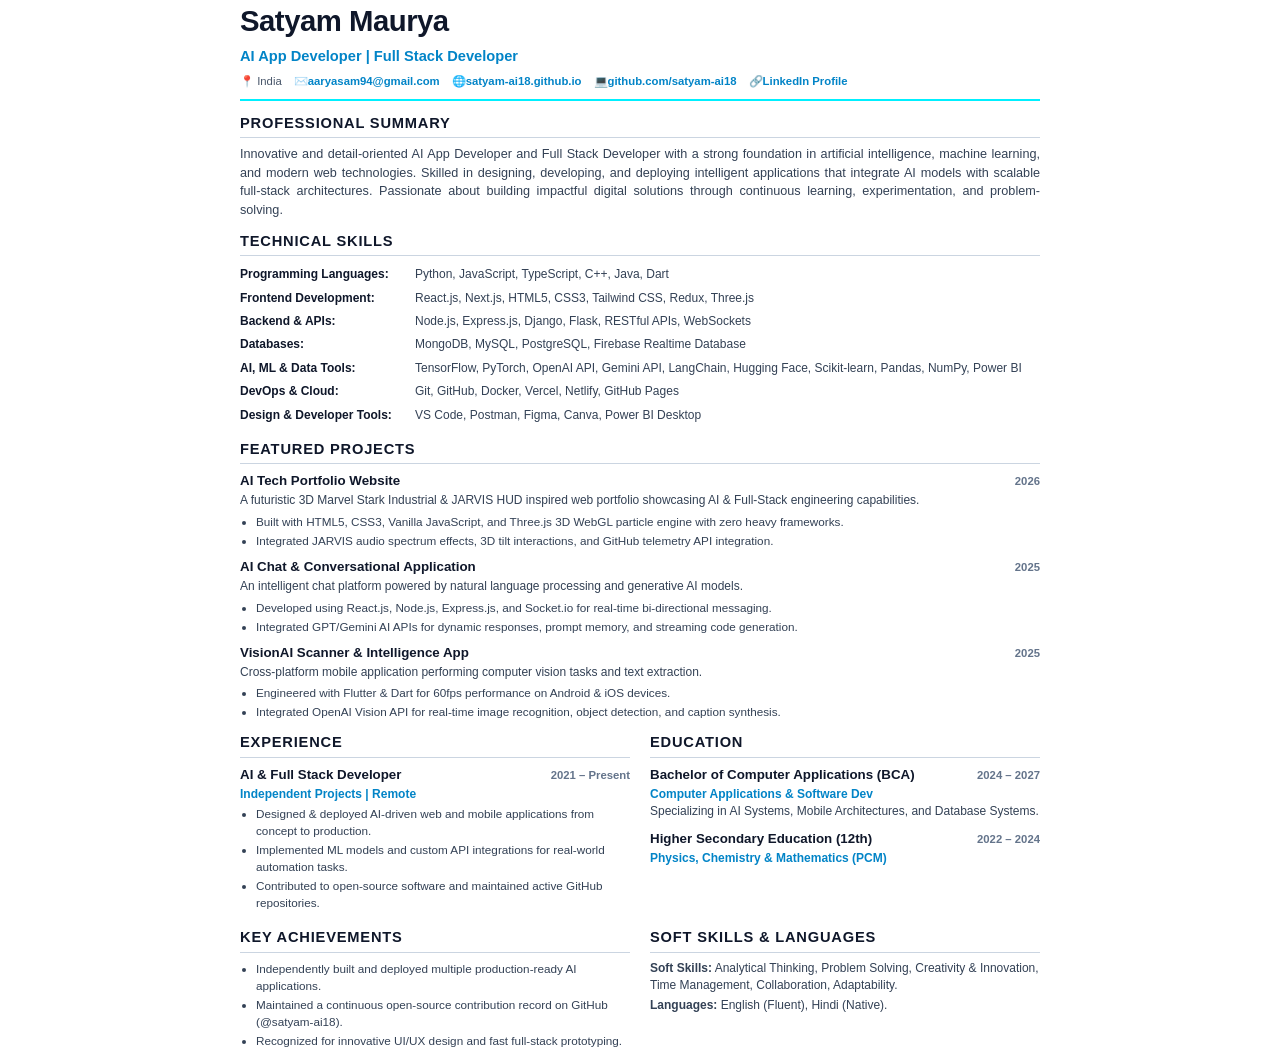
==== assets/resume-template.html @ a582c2df "Add official CV PDF, interactive preview modal, nav download button, and hero CV buttons" ====
<!DOCTYPE html>
<html lang="en">
<head>
  <meta charset="UTF-8">
  <title>Satyam Maurya - Resume</title>
  <style>
    @page {
      size: A4;
      margin: 12mm 15mm;
    }
    * {
      box-sizing: border-box;
      margin: 0;
      padding: 0;
    }
    body {
      font-family: 'Helvetica Neue', Helvetica, Arial, sans-serif;
      color: #1e293b;
      background: #ffffff;
      line-height: 1.45;
      font-size: 10pt;
    }
    .resume-container {
      max-width: 800px;
      margin: 0 auto;
      padding: 0;
    }
    /* Header */
    .header {
      border-bottom: 2px solid #00f0ff;
      padding-bottom: 10px;
      margin-bottom: 12px;
    }
    .name {
      font-size: 22pt;
      font-weight: 800;
      color: #0f172a;
      letter-spacing: -0.5px;
      margin-bottom: 3px;
    }
    .title-sub {
      font-size: 11pt;
      font-weight: 700;
      color: #0284c7;
      margin-bottom: 6px;
    }
    .contact-info {
      font-size: 8.5pt;
      color: #475569;
      display: flex;
      flex-wrap: wrap;
      gap: 12px;
    }
    .contact-info span {
      display: inline-flex;
      align-items: center;
    }
    .contact-info a {
      color: #0284c7;
      text-decoration: none;
      font-weight: 600;
    }

    /* Sections */
    .section {
      margin-bottom: 12px;
    }
    .section-title {
      font-size: 11pt;
      font-weight: 800;
      text-transform: uppercase;
      letter-spacing: 0.8px;
      color: #0f172a;
      border-bottom: 1.5px solid #cbd5e1;
      padding-bottom: 3px;
      margin-bottom: 7px;
    }

    /* Summary */
    .summary-text {
      font-size: 9.5pt;
      color: #334155;
      text-align: justify;
    }

    /* Skills Grid */
    .skills-table {
      width: 100%;
      border-collapse: collapse;
    }
    .skills-table td {
      padding: 3px 0;
      vertical-align: top;
      font-size: 9pt;
    }
    .skill-cat {
      font-weight: 700;
      color: #0f172a;
      width: 175px;
    }
    .skill-vals {
      color: #334155;
    }

    /* Items (Projects, Exp, Edu) */
    .item {
      margin-bottom: 8px;
    }
    .item-header {
      display: flex;
      justify-content: space-between;
      align-items: baseline;
      margin-bottom: 2px;
    }
    .item-title {
      font-size: 10pt;
      font-weight: 700;
      color: #0f172a;
    }
    .item-subtitle {
      font-size: 9pt;
      font-weight: 600;
      color: #0284c7;
    }
    .item-date {
      font-size: 8.5pt;
      font-weight: 600;
      color: #64748b;
    }
    .item-desc {
      font-size: 9pt;
      color: #334155;
      margin-bottom: 3px;
    }
    ul.item-bullets {
      padding-left: 16px;
      margin-top: 2px;
    }
    ul.item-bullets li {
      font-size: 8.8pt;
      color: #334155;
      margin-bottom: 2px;
    }

    /* Two Column Grid for Bottom */
    .two-col {
      display: flex;
      gap: 20px;
    }
    .col {
      flex: 1;
    }
  </style>
</head>
<body>
  <div class="resume-container">
    <!-- Header -->
    <header class="header">
      <h1 class="name">Satyam Maurya</h1>
      <div class="title-sub">AI App Developer | Full Stack Developer</div>
      <div class="contact-info">
        <span>📍 India</span>
        <span>✉️ <a href="mailto:aaryasam94@gmail.com">aaryasam94@gmail.com</a></span>
        <span>🌐 <a href="https://satyam-ai18.github.io">satyam-ai18.github.io</a></span>
        <span>💻 <a href="https://github.com/satyam-ai18">github.com/satyam-ai18</a></span>
        <span>🔗 <a href="https://linkedin.com/in/satyam-maurya-77a269367">LinkedIn Profile</a></span>
      </div>
    </header>

    <!-- Professional Summary -->
    <section class="section">
      <h2 class="section-title">Professional Summary</h2>
      <p class="summary-text">
        Innovative and detail-oriented AI App Developer and Full Stack Developer with a strong foundation in artificial intelligence, machine learning, and modern web technologies. Skilled in designing, developing, and deploying intelligent applications that integrate AI models with scalable full-stack architectures. Passionate about building impactful digital solutions through continuous learning, experimentation, and problem-solving.
      </p>
    </section>

    <!-- Technical Skills -->
    <section class="section">
      <h2 class="section-title">Technical Skills</h2>
      <table class="skills-table">
        <tr>
          <td class="skill-cat">Programming Languages:</td>
          <td class="skill-vals">Python, JavaScript, TypeScript, C++, Java, Dart</td>
        </tr>
        <tr>
          <td class="skill-cat">Frontend Development:</td>
          <td class="skill-vals">React.js, Next.js, HTML5, CSS3, Tailwind CSS, Redux, Three.js</td>
        </tr>
        <tr>
          <td class="skill-cat">Backend & APIs:</td>
          <td class="skill-vals">Node.js, Express.js, Django, Flask, RESTful APIs, WebSockets</td>
        </tr>
        <tr>
          <td class="skill-cat">Databases:</td>
          <td class="skill-vals">MongoDB, MySQL, PostgreSQL, Firebase Realtime Database</td>
        </tr>
        <tr>
          <td class="skill-cat">AI, ML & Data Tools:</td>
          <td class="skill-vals">TensorFlow, PyTorch, OpenAI API, Gemini API, LangChain, Hugging Face, Scikit-learn, Pandas, NumPy, Power BI</td>
        </tr>
        <tr>
          <td class="skill-cat">DevOps & Cloud:</td>
          <td class="skill-vals">Git, GitHub, Docker, Vercel, Netlify, GitHub Pages</td>
        </tr>
        <tr>
          <td class="skill-cat">Design & Developer Tools:</td>
          <td class="skill-vals">VS Code, Postman, Figma, Canva, Power BI Desktop</td>
        </tr>
      </table>
    </section>

    <!-- Projects -->
    <section class="section">
      <h2 class="section-title">Featured Projects</h2>

      <div class="item">
        <div class="item-header">
          <span class="item-title">AI Tech Portfolio Website</span>
          <span class="item-date">2026</span>
        </div>
        <div class="item-desc">A futuristic 3D Marvel Stark Industrial & JARVIS HUD inspired web portfolio showcasing AI & Full-Stack engineering capabilities.</div>
        <ul class="item-bullets">
          <li>Built with HTML5, CSS3, Vanilla JavaScript, and Three.js 3D WebGL particle engine with zero heavy frameworks.</li>
          <li>Integrated JARVIS audio spectrum effects, 3D tilt interactions, and GitHub telemetry API integration.</li>
        </ul>
      </div>

      <div class="item">
        <div class="item-header">
          <span class="item-title">AI Chat & Conversational Application</span>
          <span class="item-date">2025</span>
        </div>
        <div class="item-desc">An intelligent chat platform powered by natural language processing and generative AI models.</div>
        <ul class="item-bullets">
          <li>Developed using React.js, Node.js, Express.js, and Socket.io for real-time bi-directional messaging.</li>
          <li>Integrated GPT/Gemini AI APIs for dynamic responses, prompt memory, and streaming code generation.</li>
        </ul>
      </div>

      <div class="item">
        <div class="item-header">
          <span class="item-title">VisionAI Scanner & Intelligence App</span>
          <span class="item-date">2025</span>
        </div>
        <div class="item-desc">Cross-platform mobile application performing computer vision tasks and text extraction.</div>
        <ul class="item-bullets">
          <li>Engineered with Flutter & Dart for 60fps performance on Android & iOS devices.</li>
          <li>Integrated OpenAI Vision API for real-time image recognition, object detection, and caption synthesis.</li>
        </ul>
      </div>
    </section>

    <!-- Experience & Education -->
    <div class="two-col">
      <div class="col">
        <section class="section">
          <h2 class="section-title">Experience</h2>
          <div class="item">
            <div class="item-header">
              <span class="item-title">AI & Full Stack Developer</span>
              <span class="item-date">2021 – Present</span>
            </div>
            <div class="item-subtitle">Independent Projects | Remote</div>
            <ul class="item-bullets">
              <li>Designed & deployed AI-driven web and mobile applications from concept to production.</li>
              <li>Implemented ML models and custom API integrations for real-world automation tasks.</li>
              <li>Contributed to open-source software and maintained active GitHub repositories.</li>
            </ul>
          </div>
        </section>
      </div>

      <div class="col">
        <section class="section">
          <h2 class="section-title">Education</h2>
          <div class="item">
            <div class="item-header">
              <span class="item-title">Bachelor of Computer Applications (BCA)</span>
              <span class="item-date">2024 – 2027</span>
            </div>
            <div class="item-subtitle">Computer Applications & Software Dev</div>
            <div class="item-desc">Specializing in AI Systems, Mobile Architectures, and Database Systems.</div>
          </div>
          <div class="item">
            <div class="item-header">
              <span class="item-title">Higher Secondary Education (12th)</span>
              <span class="item-date">2022 – 2024</span>
            </div>
            <div class="item-subtitle">Physics, Chemistry & Mathematics (PCM)</div>
          </div>
        </section>
      </div>
    </div>

    <!-- Soft Skills & Achievements -->
    <div class="two-col" style="margin-top: 4px;">
      <div class="col">
        <section class="section">
          <h2 class="section-title">Key Achievements</h2>
          <ul class="item-bullets">
            <li>Independently built and deployed multiple production-ready AI applications.</li>
            <li>Maintained a continuous open-source contribution record on GitHub (@satyam-ai18).</li>
            <li>Recognized for innovative UI/UX design and fast full-stack prototyping.</li>
          </ul>
        </section>
      </div>
      <div class="col">
        <section class="section">
          <h2 class="section-title">Soft Skills & Languages</h2>
          <div class="item-desc"><strong>Soft Skills:</strong> Analytical Thinking, Problem Solving, Creativity & Innovation, Time Management, Collaboration, Adaptability.</div>
          <div class="item-desc"><strong>Languages:</strong> English (Fluent), Hindi (Native).</div>
        </section>
      </div>
    </div>

  </div>
</body>
</html>
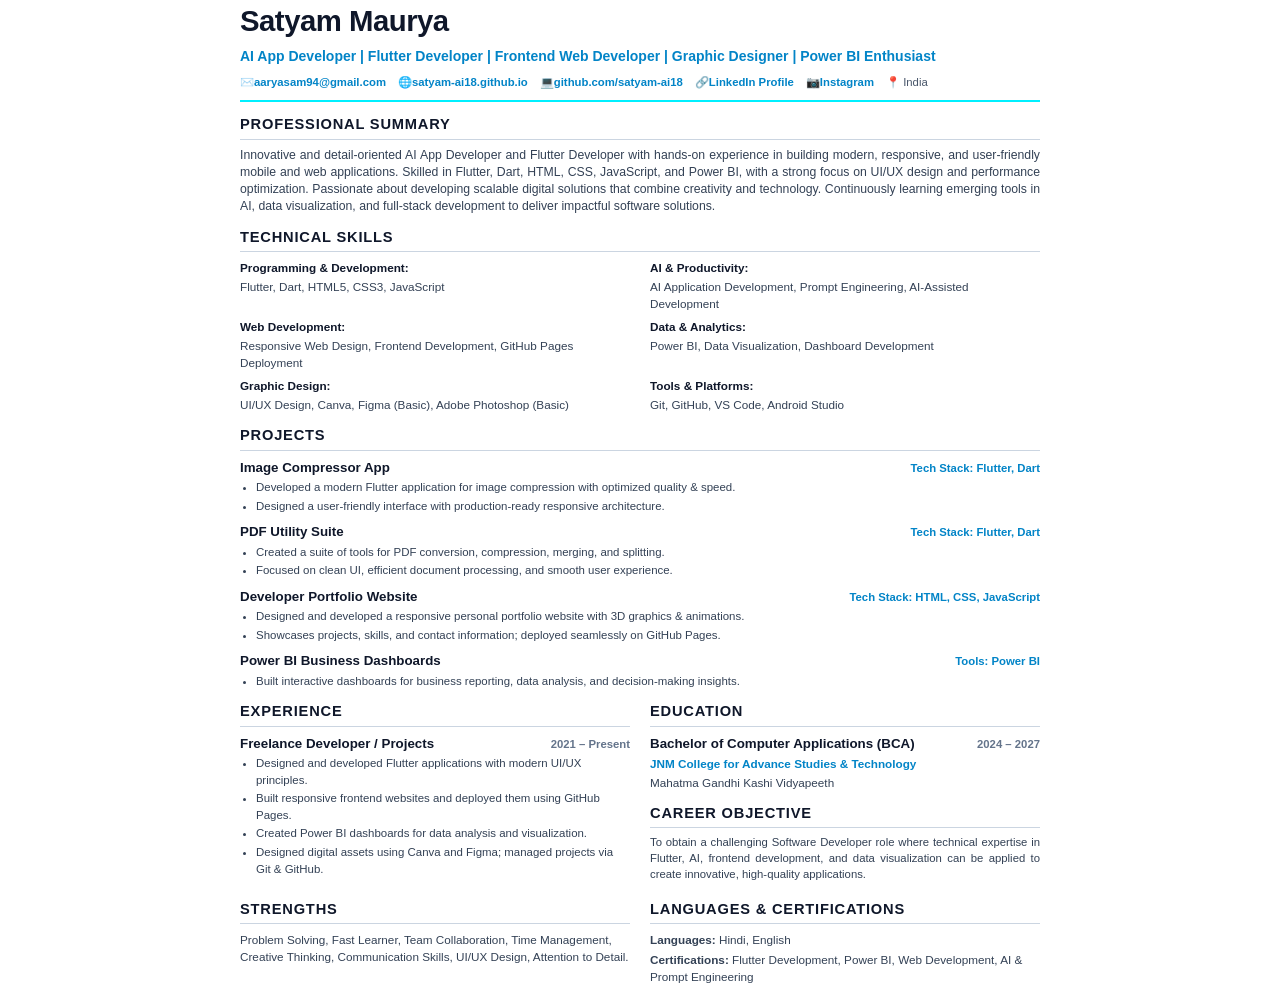
==== commit 3ed55906: "Replace CV with user's updated official CV (BCA JNM College, Flutter, Power BI, Image Compressor & P" ====
--- a/assets/resume-template.html
+++ b/assets/resume-template.html
@@ -2,7 +2,7 @@
 <html lang="en">
 <head>
   <meta charset="UTF-8">
-  <title>Satyam Maurya - Resume</title>
+  <title>Satyam Maurya - Curriculum Vitae</title>
   <style>
     @page {
       size: A4;
@@ -18,7 +18,7 @@
       color: #1e293b;
       background: #ffffff;
       line-height: 1.45;
-      font-size: 10pt;
+      font-size: 9.8pt;
     }
     .resume-container {
       max-width: 800px;
@@ -39,10 +39,10 @@
       margin-bottom: 3px;
     }
     .title-sub {
-      font-size: 11pt;
+      font-size: 10.5pt;
       font-weight: 700;
       color: #0284c7;
-      margin-bottom: 6px;
+      margin-bottom: 8px;
     }
     .contact-info {
       font-size: 8.5pt;
@@ -76,29 +76,29 @@
       margin-bottom: 7px;
     }
 
-    /* Summary */
+    /* Summary & Objective */
     .summary-text {
-      font-size: 9.5pt;
+      font-size: 9.2pt;
       color: #334155;
       text-align: justify;
+      line-height: 1.4;
     }
 
     /* Skills Grid */
-    .skills-table {
-      width: 100%;
-      border-collapse: collapse;
-    }
-    .skills-table td {
-      padding: 3px 0;
-      vertical-align: top;
-      font-size: 9pt;
-    }
-    .skill-cat {
+    .skills-grid {
+      display: grid;
+      grid-template-columns: repeat(2, 1fr);
+      gap: 6px 20px;
+    }
+    .skill-cat-box {
+      font-size: 8.8pt;
+    }
+    .skill-cat-title {
       font-weight: 700;
       color: #0f172a;
-      width: 175px;
-    }
-    .skill-vals {
+      margin-bottom: 2px;
+    }
+    .skill-tags-list {
       color: #334155;
     }
 
@@ -117,8 +117,8 @@
       font-weight: 700;
       color: #0f172a;
     }
-    .item-subtitle {
-      font-size: 9pt;
+    .item-tech {
+      font-size: 8.5pt;
       font-weight: 600;
       color: #0284c7;
     }
@@ -127,8 +127,14 @@
       font-weight: 600;
       color: #64748b;
     }
+    .item-subtitle {
+      font-size: 8.8pt;
+      font-weight: 600;
+      color: #0284c7;
+      margin-bottom: 2px;
+    }
     .item-desc {
-      font-size: 9pt;
+      font-size: 8.8pt;
       color: #334155;
       margin-bottom: 3px;
     }
@@ -137,12 +143,12 @@
       margin-top: 2px;
     }
     ul.item-bullets li {
-      font-size: 8.8pt;
+      font-size: 8.6pt;
       color: #334155;
       margin-bottom: 2px;
     }
 
-    /* Two Column Grid for Bottom */
+    /* Two Column Layout */
     .two-col {
       display: flex;
       gap: 20px;
@@ -157,13 +163,14 @@
     <!-- Header -->
     <header class="header">
       <h1 class="name">Satyam Maurya</h1>
-      <div class="title-sub">AI App Developer | Full Stack Developer</div>
+      <div class="title-sub">AI App Developer | Flutter Developer | Frontend Web Developer | Graphic Designer | Power BI Enthusiast</div>
       <div class="contact-info">
-        <span>📍 India</span>
         <span>✉️ <a href="mailto:aaryasam94@gmail.com">aaryasam94@gmail.com</a></span>
         <span>🌐 <a href="https://satyam-ai18.github.io">satyam-ai18.github.io</a></span>
         <span>💻 <a href="https://github.com/satyam-ai18">github.com/satyam-ai18</a></span>
         <span>🔗 <a href="https://linkedin.com/in/satyam-maurya-77a269367">LinkedIn Profile</a></span>
+        <span>📷 <a href="https://instagram.com/satyam_maurya0411">Instagram</a></span>
+        <span>📍 India</span>
       </div>
     </header>
 
@@ -171,82 +178,85 @@
     <section class="section">
       <h2 class="section-title">Professional Summary</h2>
       <p class="summary-text">
-        Innovative and detail-oriented AI App Developer and Full Stack Developer with a strong foundation in artificial intelligence, machine learning, and modern web technologies. Skilled in designing, developing, and deploying intelligent applications that integrate AI models with scalable full-stack architectures. Passionate about building impactful digital solutions through continuous learning, experimentation, and problem-solving.
+        Innovative and detail-oriented AI App Developer and Flutter Developer with hands-on experience in building modern, responsive, and user-friendly mobile and web applications. Skilled in Flutter, Dart, HTML, CSS, JavaScript, and Power BI, with a strong focus on UI/UX design and performance optimization. Passionate about developing scalable digital solutions that combine creativity and technology. Continuously learning emerging tools in AI, data visualization, and full-stack development to deliver impactful software solutions.
       </p>
     </section>
 
     <!-- Technical Skills -->
     <section class="section">
       <h2 class="section-title">Technical Skills</h2>
-      <table class="skills-table">
-        <tr>
-          <td class="skill-cat">Programming Languages:</td>
-          <td class="skill-vals">Python, JavaScript, TypeScript, C++, Java, Dart</td>
-        </tr>
-        <tr>
-          <td class="skill-cat">Frontend Development:</td>
-          <td class="skill-vals">React.js, Next.js, HTML5, CSS3, Tailwind CSS, Redux, Three.js</td>
-        </tr>
-        <tr>
-          <td class="skill-cat">Backend & APIs:</td>
-          <td class="skill-vals">Node.js, Express.js, Django, Flask, RESTful APIs, WebSockets</td>
-        </tr>
-        <tr>
-          <td class="skill-cat">Databases:</td>
-          <td class="skill-vals">MongoDB, MySQL, PostgreSQL, Firebase Realtime Database</td>
-        </tr>
-        <tr>
-          <td class="skill-cat">AI, ML & Data Tools:</td>
-          <td class="skill-vals">TensorFlow, PyTorch, OpenAI API, Gemini API, LangChain, Hugging Face, Scikit-learn, Pandas, NumPy, Power BI</td>
-        </tr>
-        <tr>
-          <td class="skill-cat">DevOps & Cloud:</td>
-          <td class="skill-vals">Git, GitHub, Docker, Vercel, Netlify, GitHub Pages</td>
-        </tr>
-        <tr>
-          <td class="skill-cat">Design & Developer Tools:</td>
-          <td class="skill-vals">VS Code, Postman, Figma, Canva, Power BI Desktop</td>
-        </tr>
-      </table>
+      <div class="skills-grid">
+        <div class="skill-cat-box">
+          <div class="skill-cat-title">Programming & Development:</div>
+          <div class="skill-tags-list">Flutter, Dart, HTML5, CSS3, JavaScript</div>
+        </div>
+        <div class="skill-cat-box">
+          <div class="skill-cat-title">AI & Productivity:</div>
+          <div class="skill-tags-list">AI Application Development, Prompt Engineering, AI-Assisted Development</div>
+        </div>
+        <div class="skill-cat-box">
+          <div class="skill-cat-title">Web Development:</div>
+          <div class="skill-tags-list">Responsive Web Design, Frontend Development, GitHub Pages Deployment</div>
+        </div>
+        <div class="skill-cat-box">
+          <div class="skill-cat-title">Data & Analytics:</div>
+          <div class="skill-tags-list">Power BI, Data Visualization, Dashboard Development</div>
+        </div>
+        <div class="skill-cat-box">
+          <div class="skill-cat-title">Graphic Design:</div>
+          <div class="skill-tags-list">UI/UX Design, Canva, Figma (Basic), Adobe Photoshop (Basic)</div>
+        </div>
+        <div class="skill-cat-box">
+          <div class="skill-cat-title">Tools & Platforms:</div>
+          <div class="skill-tags-list">Git, GitHub, VS Code, Android Studio</div>
+        </div>
+      </div>
     </section>
 
     <!-- Projects -->
     <section class="section">
-      <h2 class="section-title">Featured Projects</h2>
+      <h2 class="section-title">Projects</h2>
 
       <div class="item">
         <div class="item-header">
-          <span class="item-title">AI Tech Portfolio Website</span>
-          <span class="item-date">2026</span>
-        </div>
-        <div class="item-desc">A futuristic 3D Marvel Stark Industrial & JARVIS HUD inspired web portfolio showcasing AI & Full-Stack engineering capabilities.</div>
+          <span class="item-title">Image Compressor App</span>
+          <span class="item-tech">Tech Stack: Flutter, Dart</span>
+        </div>
         <ul class="item-bullets">
-          <li>Built with HTML5, CSS3, Vanilla JavaScript, and Three.js 3D WebGL particle engine with zero heavy frameworks.</li>
-          <li>Integrated JARVIS audio spectrum effects, 3D tilt interactions, and GitHub telemetry API integration.</li>
+          <li>Developed a modern Flutter application for image compression with optimized quality & speed.</li>
+          <li>Designed a user-friendly interface with production-ready responsive architecture.</li>
         </ul>
       </div>
 
       <div class="item">
         <div class="item-header">
-          <span class="item-title">AI Chat & Conversational Application</span>
-          <span class="item-date">2025</span>
-        </div>
-        <div class="item-desc">An intelligent chat platform powered by natural language processing and generative AI models.</div>
+          <span class="item-title">PDF Utility Suite</span>
+          <span class="item-tech">Tech Stack: Flutter, Dart</span>
+        </div>
         <ul class="item-bullets">
-          <li>Developed using React.js, Node.js, Express.js, and Socket.io for real-time bi-directional messaging.</li>
-          <li>Integrated GPT/Gemini AI APIs for dynamic responses, prompt memory, and streaming code generation.</li>
+          <li>Created a suite of tools for PDF conversion, compression, merging, and splitting.</li>
+          <li>Focused on clean UI, efficient document processing, and smooth user experience.</li>
         </ul>
       </div>
 
       <div class="item">
         <div class="item-header">
-          <span class="item-title">VisionAI Scanner & Intelligence App</span>
-          <span class="item-date">2025</span>
-        </div>
-        <div class="item-desc">Cross-platform mobile application performing computer vision tasks and text extraction.</div>
+          <span class="item-title">Developer Portfolio Website</span>
+          <span class="item-tech">Tech Stack: HTML, CSS, JavaScript</span>
+        </div>
         <ul class="item-bullets">
-          <li>Engineered with Flutter & Dart for 60fps performance on Android & iOS devices.</li>
-          <li>Integrated OpenAI Vision API for real-time image recognition, object detection, and caption synthesis.</li>
+          <li>Designed and developed a responsive personal portfolio website with 3D graphics & animations.</li>
+          <li>Showcases projects, skills, and contact information; deployed seamlessly on GitHub Pages.</li>
+        </ul>
+      </div>
+
+      <div class="item">
+        <div class="item-header">
+          <span class="item-title">Power BI Business Dashboards</span>
+          <span class="item-tech">Tools: Power BI</span>
+        </div>
+        <ul class="item-bullets">
+          <li>Built interactive dashboards for business reporting, data analysis, and decision-making insights.</li>
         </ul>
       </div>
     </section>
@@ -258,14 +268,14 @@
           <h2 class="section-title">Experience</h2>
           <div class="item">
             <div class="item-header">
-              <span class="item-title">AI & Full Stack Developer</span>
+              <span class="item-title">Freelance Developer / Projects</span>
               <span class="item-date">2021 – Present</span>
             </div>
-            <div class="item-subtitle">Independent Projects | Remote</div>
             <ul class="item-bullets">
-              <li>Designed & deployed AI-driven web and mobile applications from concept to production.</li>
-              <li>Implemented ML models and custom API integrations for real-world automation tasks.</li>
-              <li>Contributed to open-source software and maintained active GitHub repositories.</li>
+              <li>Designed and developed Flutter applications with modern UI/UX principles.</li>
+              <li>Built responsive frontend websites and deployed them using GitHub Pages.</li>
+              <li>Created Power BI dashboards for data analysis and visualization.</li>
+              <li>Designed digital assets using Canva and Figma; managed projects via Git & GitHub.</li>
             </ul>
           </div>
         </section>
@@ -279,37 +289,33 @@
               <span class="item-title">Bachelor of Computer Applications (BCA)</span>
               <span class="item-date">2024 – 2027</span>
             </div>
-            <div class="item-subtitle">Computer Applications & Software Dev</div>
-            <div class="item-desc">Specializing in AI Systems, Mobile Architectures, and Database Systems.</div>
+            <div class="item-subtitle">JNM College for Advance Studies & Technology</div>
+            <div class="item-desc">Mahatma Gandhi Kashi Vidyapeeth</div>
           </div>
-          <div class="item">
-            <div class="item-header">
-              <span class="item-title">Higher Secondary Education (12th)</span>
-              <span class="item-date">2022 – 2024</span>
-            </div>
-            <div class="item-subtitle">Physics, Chemistry & Mathematics (PCM)</div>
-          </div>
+        </section>
+
+        <section class="section" style="margin-top: 6px;">
+          <h2 class="section-title">Career Objective</h2>
+          <p class="summary-text" style="font-size: 8.5pt;">
+            To obtain a challenging Software Developer role where technical expertise in Flutter, AI, frontend development, and data visualization can be applied to create innovative, high-quality applications.
+          </p>
         </section>
       </div>
     </div>
 
-    <!-- Soft Skills & Achievements -->
+    <!-- Strengths & Languages -->
     <div class="two-col" style="margin-top: 4px;">
       <div class="col">
         <section class="section">
-          <h2 class="section-title">Key Achievements</h2>
-          <ul class="item-bullets">
-            <li>Independently built and deployed multiple production-ready AI applications.</li>
-            <li>Maintained a continuous open-source contribution record on GitHub (@satyam-ai18).</li>
-            <li>Recognized for innovative UI/UX design and fast full-stack prototyping.</li>
-          </ul>
+          <h2 class="section-title">Strengths</h2>
+          <div class="item-desc">Problem Solving, Fast Learner, Team Collaboration, Time Management, Creative Thinking, Communication Skills, UI/UX Design, Attention to Detail.</div>
         </section>
       </div>
       <div class="col">
         <section class="section">
-          <h2 class="section-title">Soft Skills & Languages</h2>
-          <div class="item-desc"><strong>Soft Skills:</strong> Analytical Thinking, Problem Solving, Creativity & Innovation, Time Management, Collaboration, Adaptability.</div>
-          <div class="item-desc"><strong>Languages:</strong> English (Fluent), Hindi (Native).</div>
+          <h2 class="section-title">Languages & Certifications</h2>
+          <div class="item-desc"><strong>Languages:</strong> Hindi, English</div>
+          <div class="item-desc"><strong>Certifications:</strong> Flutter Development, Power BI, Web Development, AI & Prompt Engineering</div>
         </section>
       </div>
     </div>
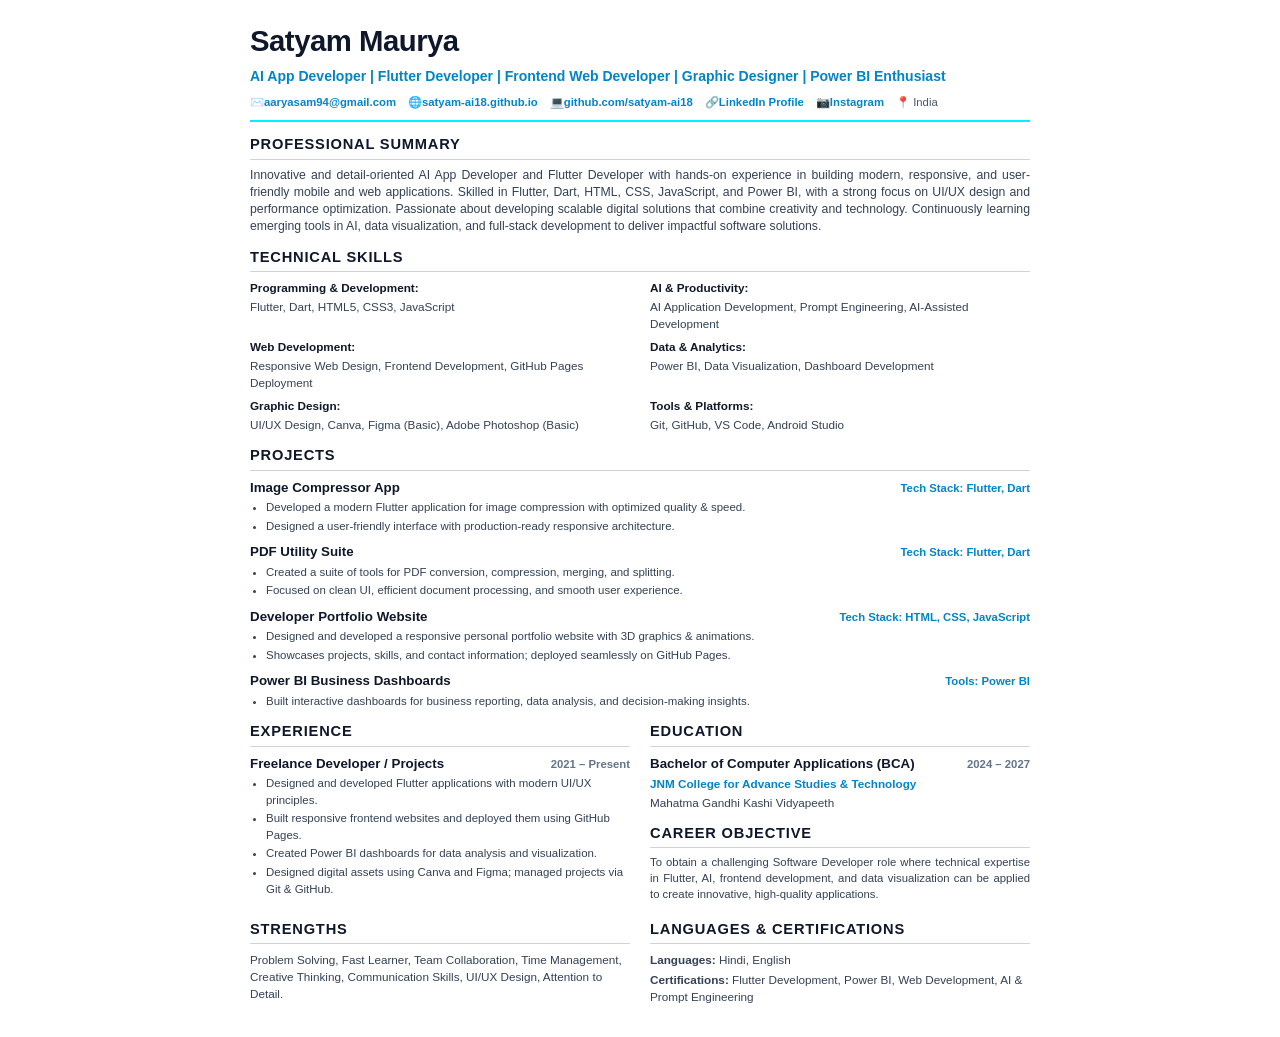
==== commit 39921d87: "Fix mobile responsive view for CV modal and resume template" ====
--- a/assets/resume-template.html
+++ b/assets/resume-template.html
@@ -2,6 +2,7 @@
 <html lang="en">
 <head>
   <meta charset="UTF-8">
+  <meta name="viewport" content="width=device-width, initial-scale=1.0">
   <title>Satyam Maurya - Curriculum Vitae</title>
   <style>
     @page {
@@ -12,6 +13,10 @@
       box-sizing: border-box;
       margin: 0;
       padding: 0;
+    }
+    html, body {
+      width: 100%;
+      overflow-x: hidden;
     }
     body {
       font-family: 'Helvetica Neue', Helvetica, Arial, sans-serif;
@@ -19,11 +24,14 @@
       background: #ffffff;
       line-height: 1.45;
       font-size: 9.8pt;
+      padding: 10px;
     }
     .resume-container {
       max-width: 800px;
+      width: 100%;
       margin: 0 auto;
-      padding: 0;
+      padding: 10px;
+      box-sizing: border-box;
     }
     /* Header */
     .header {
@@ -49,11 +57,12 @@
       color: #475569;
       display: flex;
       flex-wrap: wrap;
-      gap: 12px;
+      gap: 8px 12px;
     }
     .contact-info span {
       display: inline-flex;
       align-items: center;
+      word-break: break-word;
     }
     .contact-info a {
       color: #0284c7;
@@ -111,6 +120,8 @@
       justify-content: space-between;
       align-items: baseline;
       margin-bottom: 2px;
+      flex-wrap: wrap;
+      gap: 4px;
     }
     .item-title {
       font-size: 10pt;
@@ -155,6 +166,42 @@
     }
     .col {
       flex: 1;
+    }
+
+    /* Mobile Responsive Styles */
+    @media screen and (max-width: 650px) {
+      body {
+        padding: 5px;
+      }
+      .resume-container {
+        padding: 8px 10px;
+      }
+      .name {
+        font-size: 18pt;
+      }
+      .title-sub {
+        font-size: 9.5pt;
+      }
+      .contact-info {
+        font-size: 8pt;
+        gap: 6px;
+      }
+      .skills-grid {
+        grid-template-columns: 1fr;
+        gap: 8px;
+      }
+      .two-col {
+        flex-direction: column;
+        gap: 12px;
+      }
+      .item-header {
+        flex-direction: column;
+        align-items: flex-start;
+        gap: 2px;
+      }
+      .summary-text {
+        text-align: left;
+      }
     }
   </style>
 </head>
